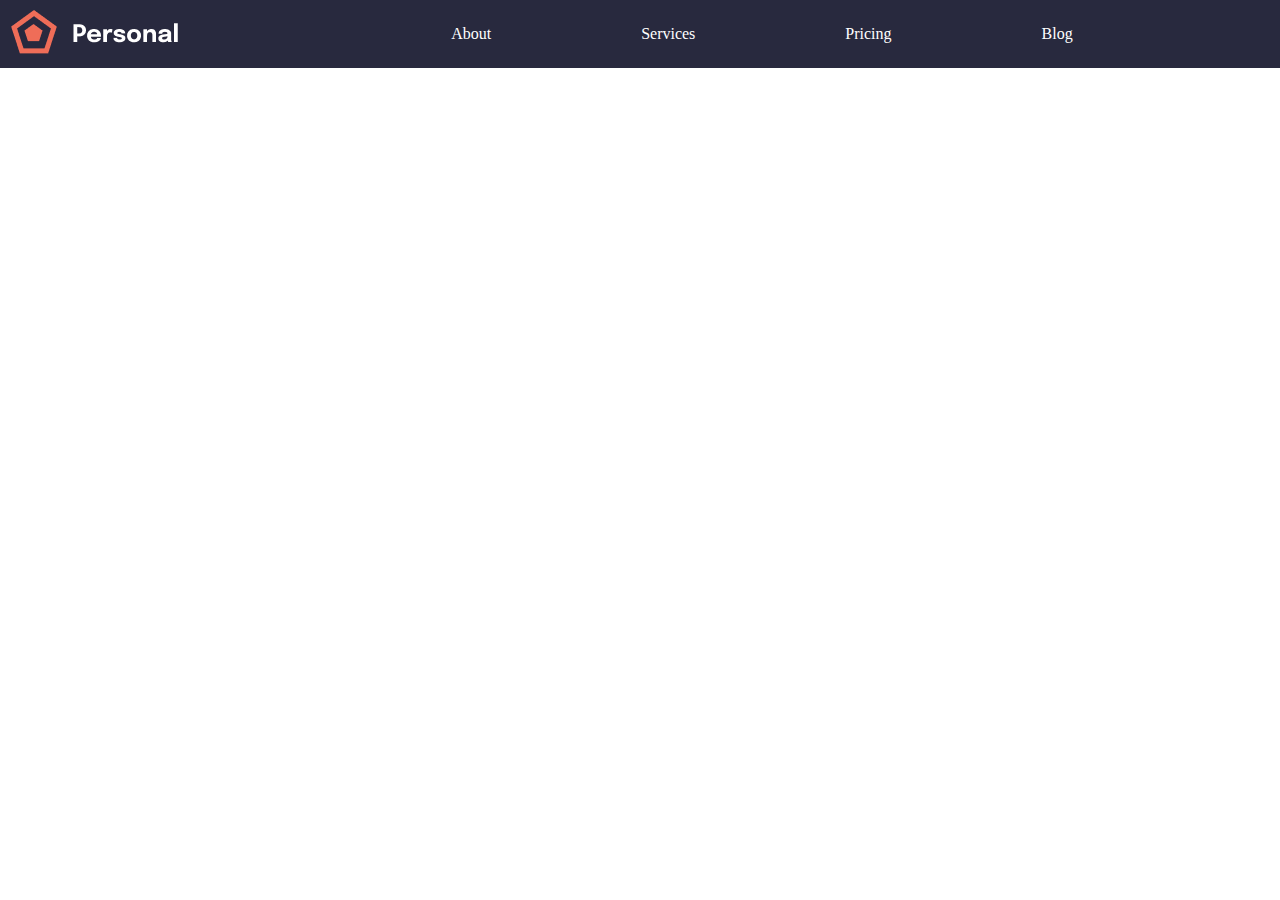
==== views/mainPage.html @ 9a25dfa4 "создали структуру и заголовок" ====
<!DOCTYPE html>
<html lang="en">
  <head>
    <meta charset="UTF-8">
    <meta name="viewport" content="width=device-width, initial-scale=1.0">
    <title>Document</title>
    <link rel="stylesheet" href="../styles/mainPage.css">
  </head>
  <body>
    <header class="header">
      <div class="header_box wrapper">
        <div class="header_logo">
          <img src="../src/logo.png" alt="logo">
        </div>
        <ul class="header_list">
          <li class="header_list-item">About</li>
          <li class="header_list-item">Services</li>
          <li class="header_list-item">Pricing</li>
          <li class="header_list-item">Blog</li>
        </ul>
        <button type="button" class="button">Contact</button>
      </div>
    </header>
    <main class="main">

    </main>
    <footer class="footer">

    </footer>
  </body>
</html>
---- styles/mainPage.css ----
* {
  padding: 0;
  margin: 0;
}

.wrapper {
  width: 1440px;
  margin: 0 auto;
}

.button {
  background-color: inherit;
  color: white;
  padding: 10px 20px;
  border-radius: 6px;
  border: 1px solid rgba(255, 255, 255, 0.5);
  text-transform: uppercase;
  font-weight: bold;
  cursor: pointer;
}
.button:hover {
  background-color: white;
  color: #28293E;
}

.header {
  background-color: #28293E;
  color: white;
  padding: 10px;
}
.header_box {
  display: flex;
  justify-content: space-between;
  align-items: center;
}
.header_logo {
  display: flex;
  gap: 10px;
  align-items: center;
}
.header_list {
  display: flex;
  gap: 150px;
  list-style-type: none;
}
.header_list-item {
  cursor: pointer;
  transition: 0.2s;
}
.header_list-item:hover {
  transform: translateY(-1px);
}/*# sourceMappingURL=mainPage.css.map */
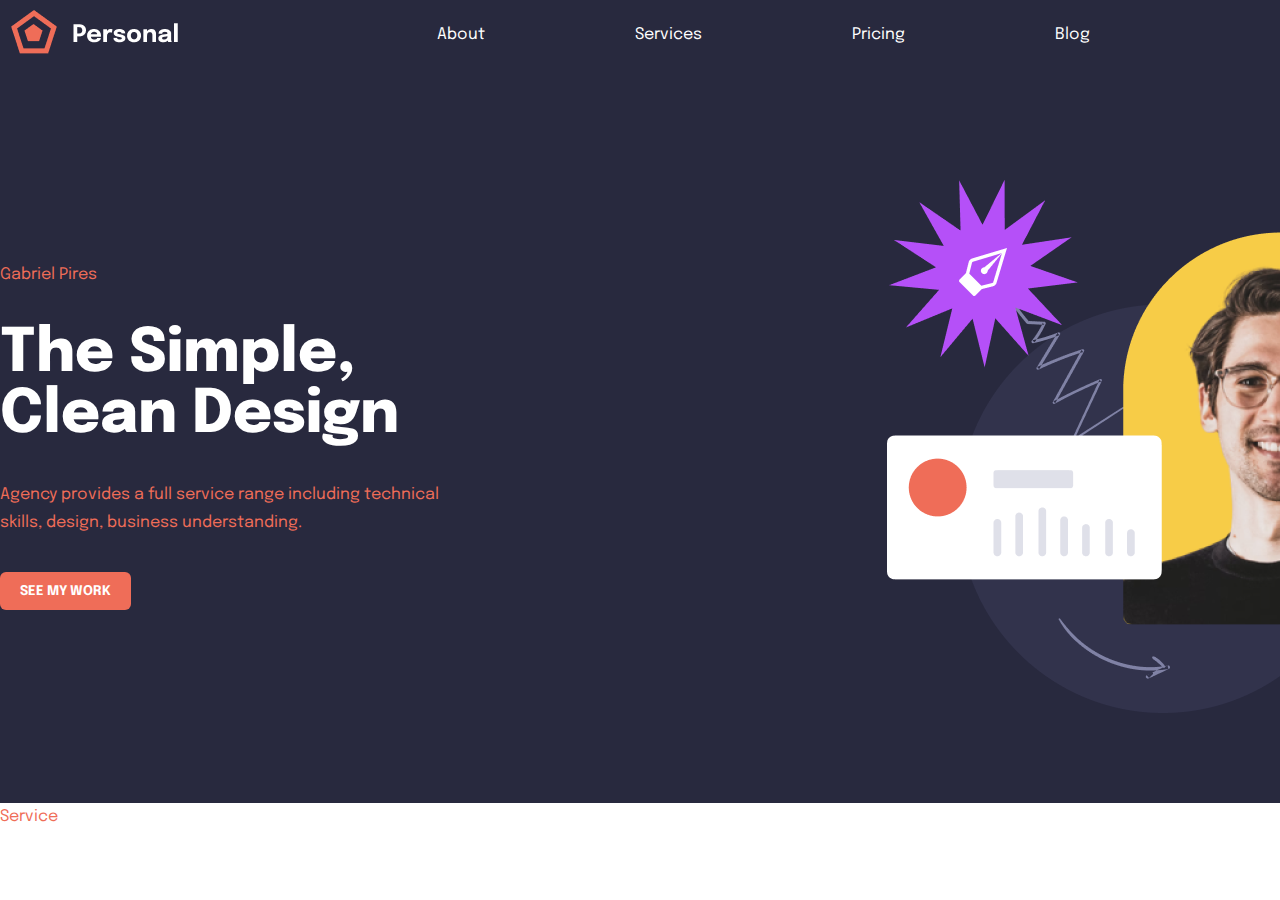
==== commit fe2e76af: "feat: секция about" ====
--- a/views/mainPage.html
+++ b/views/mainPage.html
@@ -5,6 +5,9 @@
     <meta name="viewport" content="width=device-width, initial-scale=1.0">
     <title>Document</title>
     <link rel="stylesheet" href="../styles/mainPage.css">
+    <link rel="preconnect" href="https://fonts.googleapis.com">
+    <link rel="preconnect" href="https://fonts.gstatic.com" crossorigin>
+    <link href="https://fonts.googleapis.com/css2?family=Epilogue:ital,wght@0,100..900;1,100..900&display=swap" rel="stylesheet">
   </head>
   <body>
     <header class="header">
@@ -21,6 +24,23 @@
         <button type="button" class="button">Contact</button>
       </div>
     </header>
+    <section class="about">
+      <div class="about_box wrapper">
+        <div class="about_text">
+          <p class="about_text__item orange-text">Gabriel Pires</p>
+          <h1 class="about_text__item big-text">The Simple, Clean Design</h1>
+          <p class="about_text__item orange-text">Agency provides a full service range including technical skills, design, business understanding.</p>
+          <button type="button" class="button-orange">See My Work</button>
+        </div>
+        <img src="../src/about.png" alt="about">   
+      </div>
+    </section>
+    <section class="help">
+      <div class="help_box">
+        <p class="help_box__item orange-text">Service</p>
+        <h1 class="help_text__item big-text">How I Can Help You With</h1>
+      </div>
+    </section>
     <main class="main">
 
     </main>
--- a/styles/mainPage.css
+++ b/styles/mainPage.css
@@ -1,6 +1,9 @@
 * {
   padding: 0;
   margin: 0;
+  font-family: "Epilogue", sans-serif;
+  font-optical-sizing: auto;
+  font-style: normal;
 }
 
 .wrapper {
@@ -8,19 +11,35 @@
   margin: 0 auto;
 }
 
-.button {
+.orange-text {
+  color: #EF6D58;
+  line-height: 28px;
+}
+
+.big-text {
+  color: white;
+  font-weight: 800;
+  font-size: 60px;
+}
+
+.button, .button-orange {
   background-color: inherit;
   color: white;
-  padding: 10px 20px;
+  padding: 12px 20px;
   border-radius: 6px;
   border: 1px solid rgba(255, 255, 255, 0.5);
   text-transform: uppercase;
   font-weight: bold;
   cursor: pointer;
 }
-.button:hover {
+.button:hover, .button-orange:hover {
   background-color: white;
   color: #28293E;
+}
+
+.button-orange {
+  background-color: #EF6D58;
+  border: none;
 }
 
 .header {
@@ -49,4 +68,24 @@
 }
 .header_list-item:hover {
   transform: translateY(-1px);
+}
+
+.about {
+  background-color: #28293E;
+  color: white;
+}
+.about_box {
+  display: flex;
+  align-items: center;
+  justify-content: space-between;
+  padding: 90px 0px;
+}
+.about_text {
+  display: flex;
+  flex-direction: column;
+  align-items: start;
+  gap: 35px;
+}
+.about_text__item {
+  width: 460px;
 }/*# sourceMappingURL=mainPage.css.map */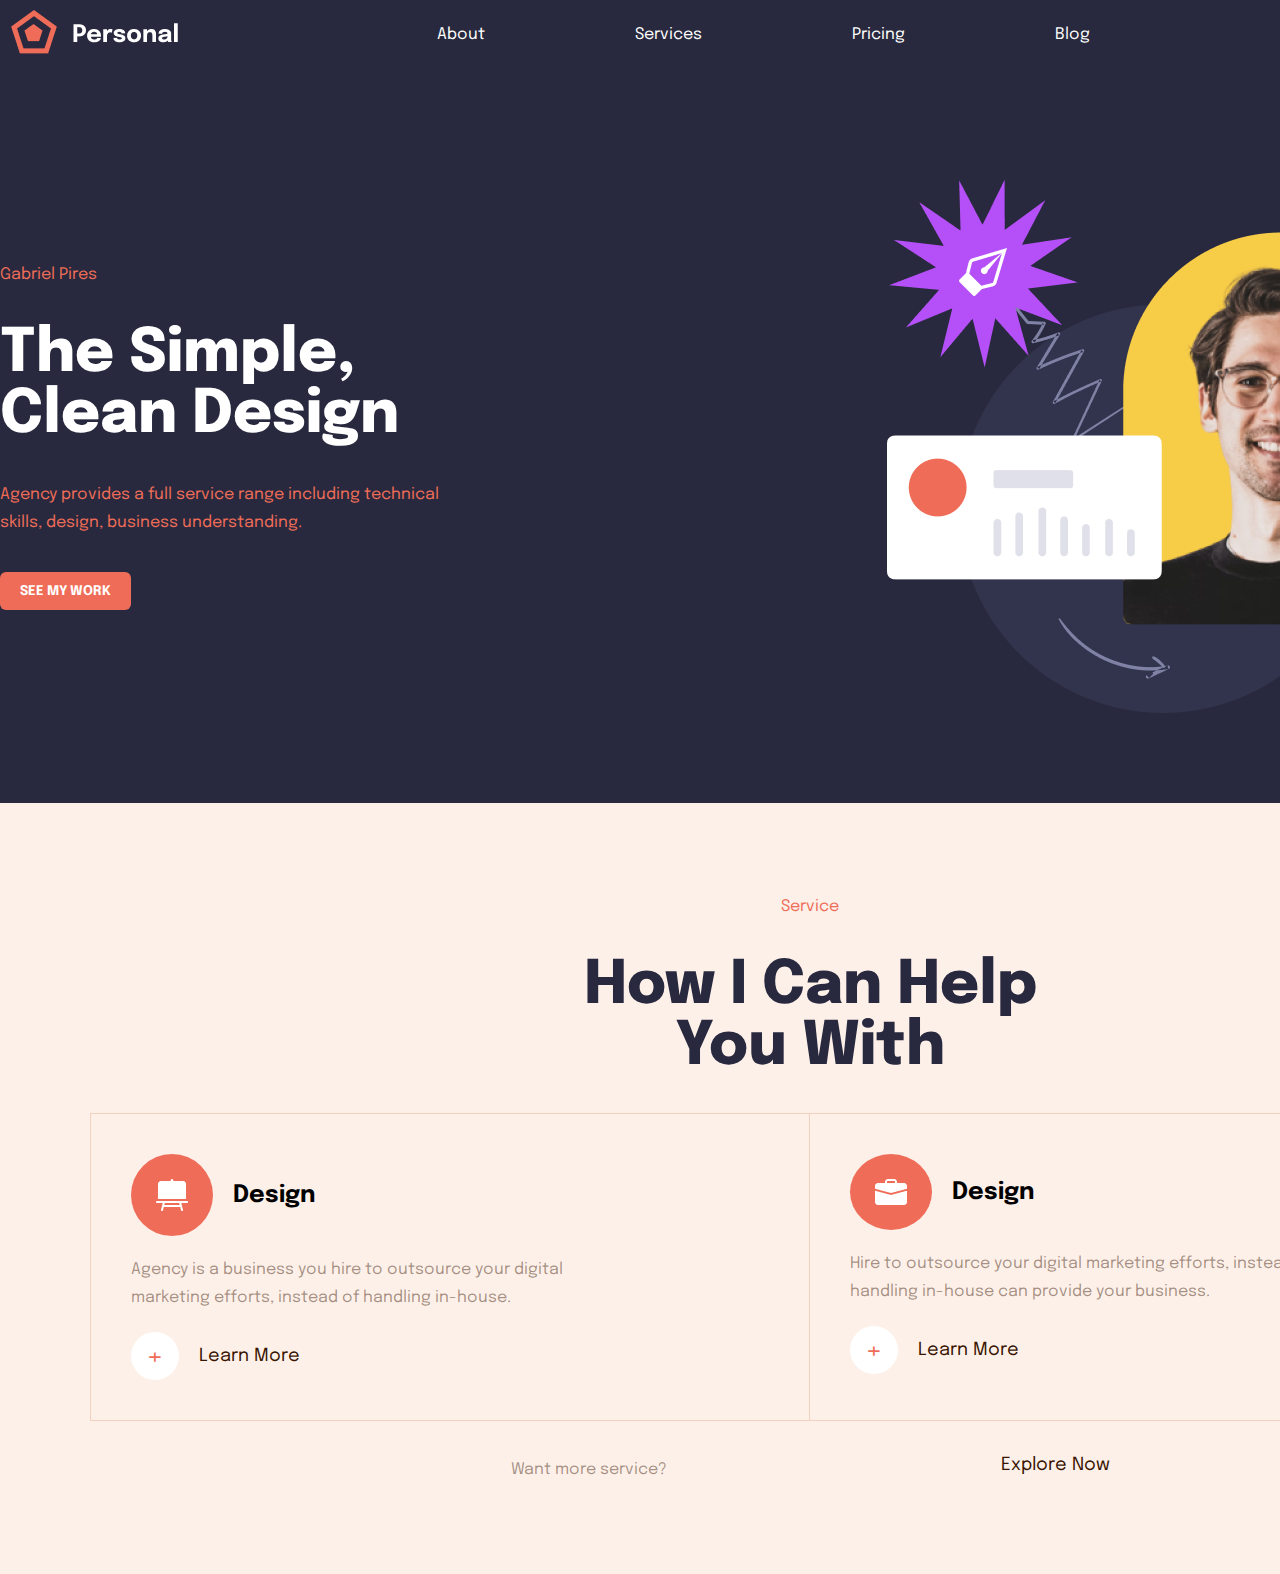
==== commit ed86ffb0: "feat: добавлен раздел help" ====
--- a/views/mainPage.html
+++ b/views/mainPage.html
@@ -28,17 +28,54 @@
       <div class="about_box wrapper">
         <div class="about_text">
           <p class="about_text__item orange-text">Gabriel Pires</p>
-          <h1 class="about_text__item big-text">The Simple, Clean Design</h1>
+          <h2 class="about_text__item big-text">The Simple, Clean Design</h2>
           <p class="about_text__item orange-text">Agency provides a full service range including technical skills, design, business understanding.</p>
           <button type="button" class="button-orange">See My Work</button>
         </div>
         <img src="../src/about.png" alt="about">   
       </div>
     </section>
+
     <section class="help">
-      <div class="help_box">
+      <div class="help_box wrapper">
         <p class="help_box__item orange-text">Service</p>
-        <h1 class="help_text__item big-text">How I Can Help You With</h1>
+        <h2 class="big-text dark">How I Can Help You With</h2>
+        <div class="help_cards">
+          <div class="card">
+            <div class="card_box">
+              <div class="card_circle">
+                <img src="../src/Design.png" alt="design" class="card_circle_img">
+              </div>
+              <p class="card_big-text">Design</p>
+            </div>
+            <p class="card_text">
+              Agency is a business you hire to outsource your digital marketing efforts, instead of handling in-house.
+            </p>
+            <div class="card_box">
+              <div type="button" class="card_btn">+</div>
+              <p class="card_text-btn">Learn More</p>
+            </div>
+          </div>
+          <div class="card">
+            <div class="card_box">
+              <div class="card_circle">
+                <img src="../src/Development.png" alt="development" class="card_circle_img">
+              </div>
+              <p class="card_big-text">Design</p>
+            </div>
+            <p class="card_text">
+              Hire to outsource your digital marketing efforts, instead of handling in-house can provide your business.
+            </p>
+            <div class="card_box">
+              <div type="button" class="card_btn">+</div>
+              <p class="card_text-btn">Learn More</p>
+            </div>
+          </div>
+        </div>
+        <div class="help_under_cards">
+          <p class="card_text">Want more service?</p>
+          <p class="card_text-btn">Explore Now</p>
+        </div>
       </div>
     </section>
     <main class="main">
--- a/styles/mainPage.css
+++ b/styles/mainPage.css
@@ -16,10 +16,16 @@
   line-height: 28px;
 }
 
-.big-text {
+.big-text, .dark {
   color: white;
   font-weight: 800;
   font-size: 60px;
+}
+
+.dark {
+  color: #28293E;
+  width: 460px;
+  text-align: center;
 }
 
 .button, .button-orange {
@@ -88,4 +94,73 @@
 }
 .about_text__item {
   width: 460px;
+}
+
+.help {
+  background-color: #FDF0E9;
+}
+.help_box {
+  display: flex;
+  flex-direction: column;
+  align-items: center;
+  gap: 35px;
+  padding: 90px;
+}
+.help_cards {
+  display: flex;
+  width: 100%;
+}
+.help_under_cards {
+  display: flex;
+  flex-direction: row;
+}
+
+.card {
+  display: flex;
+  flex-direction: column;
+  padding: 40px;
+  border: 1px solid #F3D1BF;
+  gap: 20px;
+  width: 50%;
+  box-sizing: border-box;
+}
+.card_box {
+  display: flex;
+  align-items: center;
+  gap: 20px;
+}
+.card_circle {
+  background-color: #EF6D58;
+  border-radius: 50%;
+  display: flex;
+  align-items: center;
+  justify-content: center;
+  padding: 25px;
+}
+.card_big-text {
+  font-weight: bold;
+  font-size: 24px;
+}
+.card_text {
+  color: rgba(57, 20, 0, 0.4588235294);
+  width: 490px;
+  line-height: 28px;
+}
+.card_text-btn {
+  font-size: 18px;
+  color: #391400;
+}
+.card_btn {
+  background-color: white;
+  border-radius: 50%;
+  width: 48px;
+  height: 48px;
+  color: #EF6D58;
+  font-size: 30px;
+  display: flex;
+  align-items: center;
+  justify-content: center;
+}
+.card:last-child {
+  margin-left: -1px;
 }/*# sourceMappingURL=mainPage.css.map */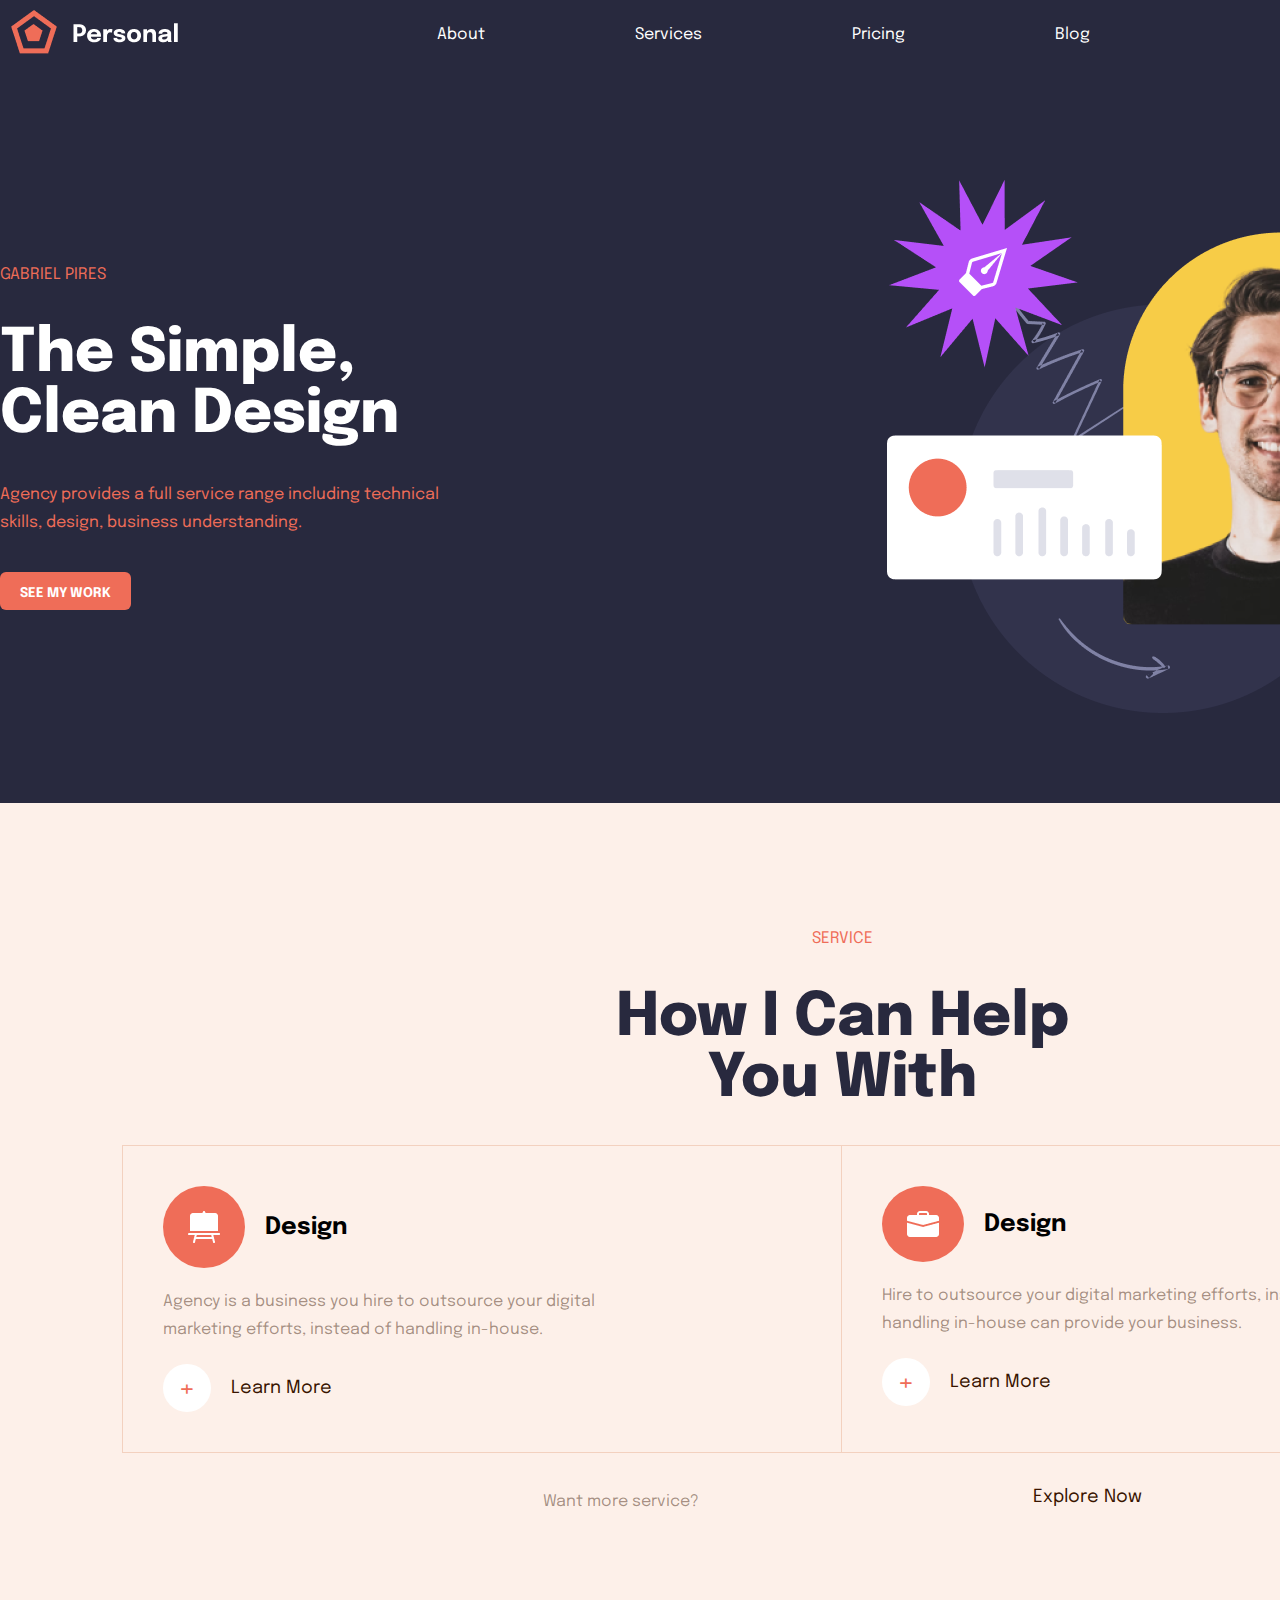
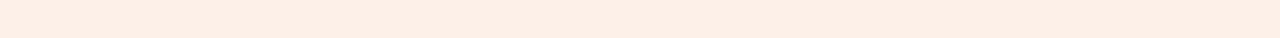
==== commit 5295463b: "feat: мелкие правки" ====
--- a/views/mainPage.html
+++ b/views/mainPage.html
@@ -21,16 +21,16 @@
           <li class="header_list-item">Pricing</li>
           <li class="header_list-item">Blog</li>
         </ul>
-        <button type="button" class="button">Contact</button>
+        <button type="button" class="button-dark uppercase">Contact</button>
       </div>
     </header>
     <section class="about">
       <div class="about_box wrapper">
         <div class="about_text">
-          <p class="about_text__item orange-text">Gabriel Pires</p>
+          <p class="about_text__item orange-text uppercase">Gabriel Pires</p>
           <h2 class="about_text__item big-text">The Simple, Clean Design</h2>
           <p class="about_text__item orange-text">Agency provides a full service range including technical skills, design, business understanding.</p>
-          <button type="button" class="button-orange">See My Work</button>
+          <button type="button" class="button-orange uppercase">See My Work</button>
         </div>
         <img src="../src/about.png" alt="about">   
       </div>
@@ -38,7 +38,7 @@
 
     <section class="help">
       <div class="help_box wrapper">
-        <p class="help_box__item orange-text">Service</p>
+        <p class="help_box__item orange-text uppercase">Service</p>
         <h2 class="big-text dark">How I Can Help You With</h2>
         <div class="help_cards">
           <div class="card">
@@ -46,7 +46,7 @@
               <div class="card_circle">
                 <img src="../src/Design.png" alt="design" class="card_circle_img">
               </div>
-              <p class="card_big-text">Design</p>
+              <p class="card_big-text ">Design</p>
             </div>
             <p class="card_text">
               Agency is a business you hire to outsource your digital marketing efforts, instead of handling in-house.
--- a/styles/mainPage.css
+++ b/styles/mainPage.css
@@ -22,30 +22,42 @@
   font-size: 60px;
 }
 
+.uppercase {
+  text-transform: uppercase;
+}
+
 .dark {
   color: #28293E;
   width: 460px;
   text-align: center;
 }
 
-.button, .button-orange {
-  background-color: inherit;
-  color: white;
-  padding: 12px 20px;
+.button, .button-orange, .button-dark {
+  padding: 14px 20px 10px 20px;
   border-radius: 6px;
-  border: 1px solid rgba(255, 255, 255, 0.5);
-  text-transform: uppercase;
   font-weight: bold;
   cursor: pointer;
 }
-.button:hover, .button-orange:hover {
-  background-color: white;
-  color: #28293E;
+
+.button-dark {
+  background-color: inherit;
+  color: white;
+  border: 1px solid rgba(255, 255, 255, 0.5);
+}
+.button-dark:hover {
+  background-color: #EF6D58;
+  color: #FDF0E9;
+  border: 1px solid #EF6D58;
 }
 
 .button-orange {
   background-color: #EF6D58;
+  color: white;
   border: none;
+}
+.button-orange:hover {
+  background-color: #FDF0E9;
+  color: #28293E;
 }
 
 .header {
@@ -98,6 +110,7 @@
 
 .help {
   background-color: #FDF0E9;
+  padding: 32px;
 }
 .help_box {
   display: flex;
